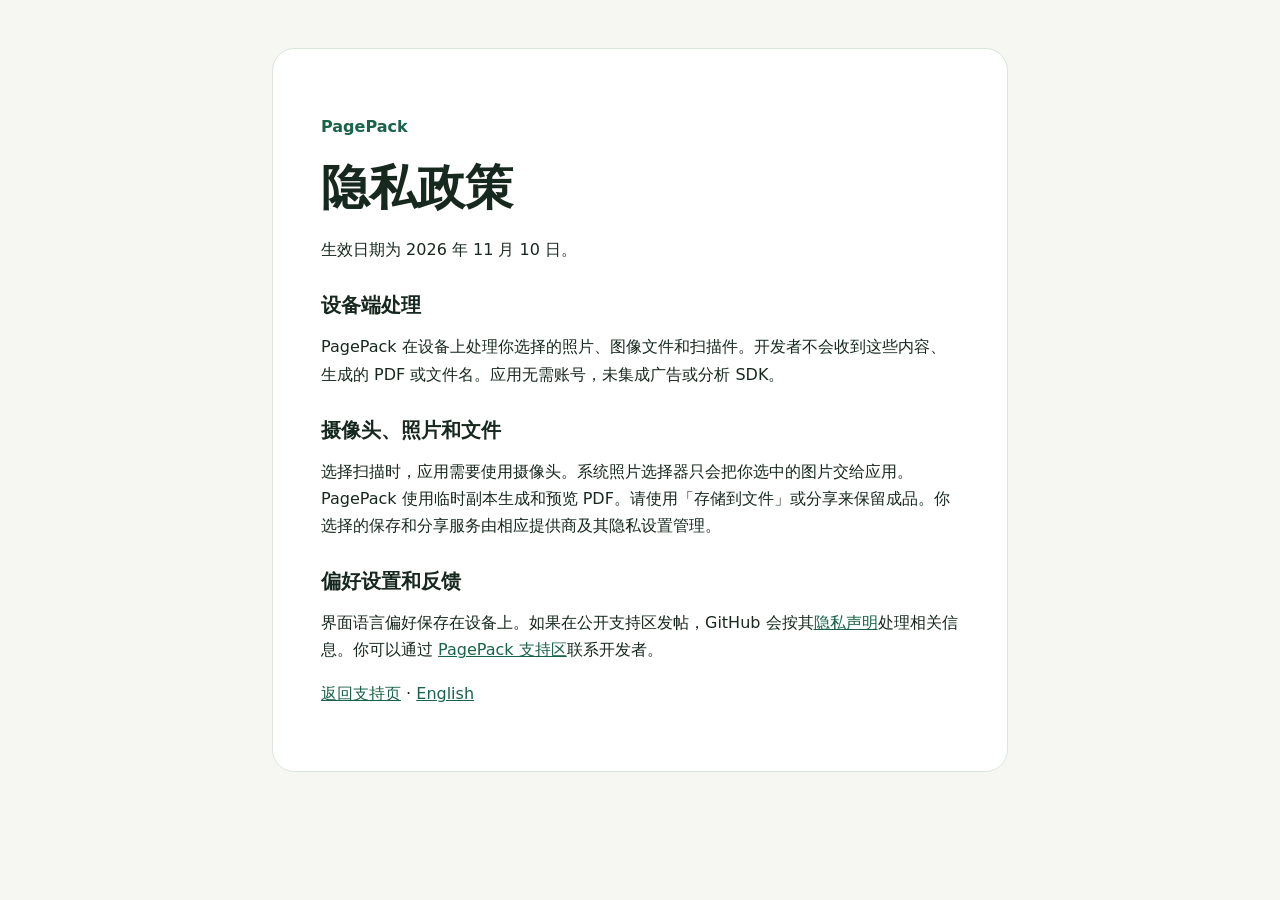
==== privacy-zh-Hans.html @ 1a6a0d31 "Publish PagePack support and privacy policy" ====
<!doctype html>
<html lang="zh-Hans"><meta charset="utf-8"><meta name="viewport" content="width=device-width, initial-scale=1">
<title>PagePack 隐私政策</title><link rel="stylesheet" href="style.css">
<main><p class="brand">PagePack</p><h1>隐私政策</h1><p>生效日期为 2026 年 11 月 10 日。</p>
<h2>设备端处理</h2><p>PagePack 在设备上处理你选择的照片、图像文件和扫描件。开发者不会收到这些内容、生成的 PDF 或文件名。应用无需账号，未集成广告或分析 SDK。</p>
<h2>摄像头、照片和文件</h2><p>选择扫描时，应用需要使用摄像头。系统照片选择器只会把你选中的图片交给应用。PagePack 使用临时副本生成和预览 PDF。请使用「存储到文件」或分享来保留成品。你选择的保存和分享服务由相应提供商及其隐私设置管理。</p>
<h2>偏好设置和反馈</h2><p>界面语言偏好保存在设备上。如果在公开支持区发帖，GitHub 会按其<a href="https://docs.github.com/en/site-policy/privacy-policies/github-general-privacy-statement">隐私声明</a>处理相关信息。你可以通过 <a href="https://github.com/wanwanyahoo/pagepack-support/issues">PagePack 支持区</a>联系开发者。</p>
<p><a href="zh-Hans.html">返回支持页</a> · <a href="privacy.html" lang="en">English</a></p></main></html>
---- style.css ----
:root{color-scheme:light dark;--bg:#f6f7f3;--paper:#fff;--ink:#17291f;--accent:#196348;--border:#d8e7dc}
@media(prefers-color-scheme:dark){:root{--bg:#141915;--paper:#202822;--ink:#edf5ee;--accent:#91d6ae;--border:#38473c}}
body{margin:0;background:var(--bg);color:var(--ink);font:1rem/1.7 system-ui,sans-serif}
main{box-sizing:border-box;max-width:46rem;margin:clamp(.75rem,5vw,3rem) auto;padding:clamp(1.1rem,6vw,3rem);background:var(--paper);border:1px solid var(--border);border-radius:1.4rem}
h1,h2{line-height:1.2}h1{font-size:clamp(1.85rem,7vw,3rem);margin:.4em 0}h2{margin:1.5em 0 .45em;font-size:1.25rem}a{color:var(--accent)}.brand{color:var(--accent);font-weight:750}
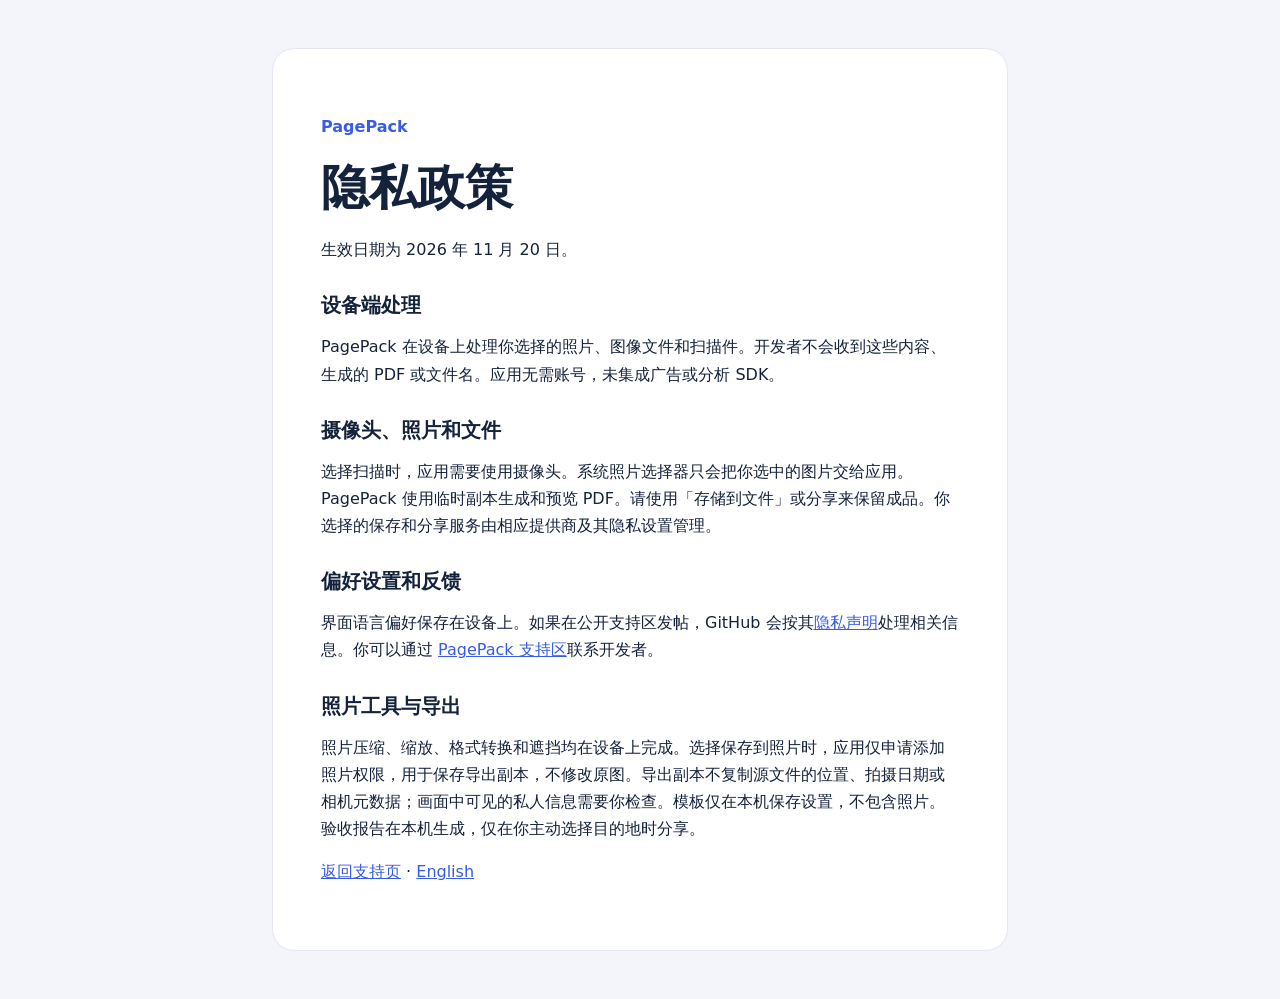
==== commit 96367c82: "Describe local photo preparation tools and export privacy" ====
--- a/privacy-zh-Hans.html
+++ b/privacy-zh-Hans.html
@@ -1,8 +1,8 @@
 <!doctype html>
 <html lang="zh-Hans"><meta charset="utf-8"><meta name="viewport" content="width=device-width, initial-scale=1">
 <title>PagePack 隐私政策</title><link rel="stylesheet" href="style.css">
-<main><p class="brand">PagePack</p><h1>隐私政策</h1><p>生效日期为 2026 年 11 月 10 日。</p>
+<main><p class="brand">PagePack</p><h1>隐私政策</h1><p>生效日期为 2026 年 11 月 20 日。</p>
 <h2>设备端处理</h2><p>PagePack 在设备上处理你选择的照片、图像文件和扫描件。开发者不会收到这些内容、生成的 PDF 或文件名。应用无需账号，未集成广告或分析 SDK。</p>
 <h2>摄像头、照片和文件</h2><p>选择扫描时，应用需要使用摄像头。系统照片选择器只会把你选中的图片交给应用。PagePack 使用临时副本生成和预览 PDF。请使用「存储到文件」或分享来保留成品。你选择的保存和分享服务由相应提供商及其隐私设置管理。</p>
 <h2>偏好设置和反馈</h2><p>界面语言偏好保存在设备上。如果在公开支持区发帖，GitHub 会按其<a href="https://docs.github.com/en/site-policy/privacy-policies/github-general-privacy-statement">隐私声明</a>处理相关信息。你可以通过 <a href="https://github.com/wanwanyahoo/pagepack-support/issues">PagePack 支持区</a>联系开发者。</p>
-<p><a href="zh-Hans.html">返回支持页</a> · <a href="privacy.html" lang="en">English</a></p></main></html>
+<h2>照片工具与导出</h2><p>照片压缩、缩放、格式转换和遮挡均在设备上完成。选择保存到照片时，应用仅申请添加照片权限，用于保存导出副本，不修改原图。导出副本不复制源文件的位置、拍摄日期或相机元数据；画面中可见的私人信息需要你检查。模板仅在本机保存设置，不包含照片。验收报告在本机生成，仅在你主动选择目的地时分享。</p><p><a href="zh-Hans.html">返回支持页</a> · <a href="privacy.html" lang="en">English</a></p></main></html>
--- a/style.css
+++ b/style.css
@@ -1,5 +1,5 @@
-:root{color-scheme:light dark;--bg:#f6f7f3;--paper:#fff;--ink:#17291f;--accent:#196348;--border:#d8e7dc}
-@media(prefers-color-scheme:dark){:root{--bg:#141915;--paper:#202822;--ink:#edf5ee;--accent:#91d6ae;--border:#38473c}}
+:root{color-scheme:light dark;--bg:#f3f5fa;--paper:#fff;--ink:#15223b;--accent:#385be8;--border:#e3e7f0}
+@media(prefers-color-scheme:dark){:root{--bg:#10141f;--paper:#1d2433;--ink:#edf2ff;--accent:#a5baff;--border:#343e52}}
 body{margin:0;background:var(--bg);color:var(--ink);font:1rem/1.7 system-ui,sans-serif}
 main{box-sizing:border-box;max-width:46rem;margin:clamp(.75rem,5vw,3rem) auto;padding:clamp(1.1rem,6vw,3rem);background:var(--paper);border:1px solid var(--border);border-radius:1.4rem}
 h1,h2{line-height:1.2}h1{font-size:clamp(1.85rem,7vw,3rem);margin:.4em 0}h2{margin:1.5em 0 .45em;font-size:1.25rem}a{color:var(--accent)}.brand{color:var(--accent);font-weight:750}
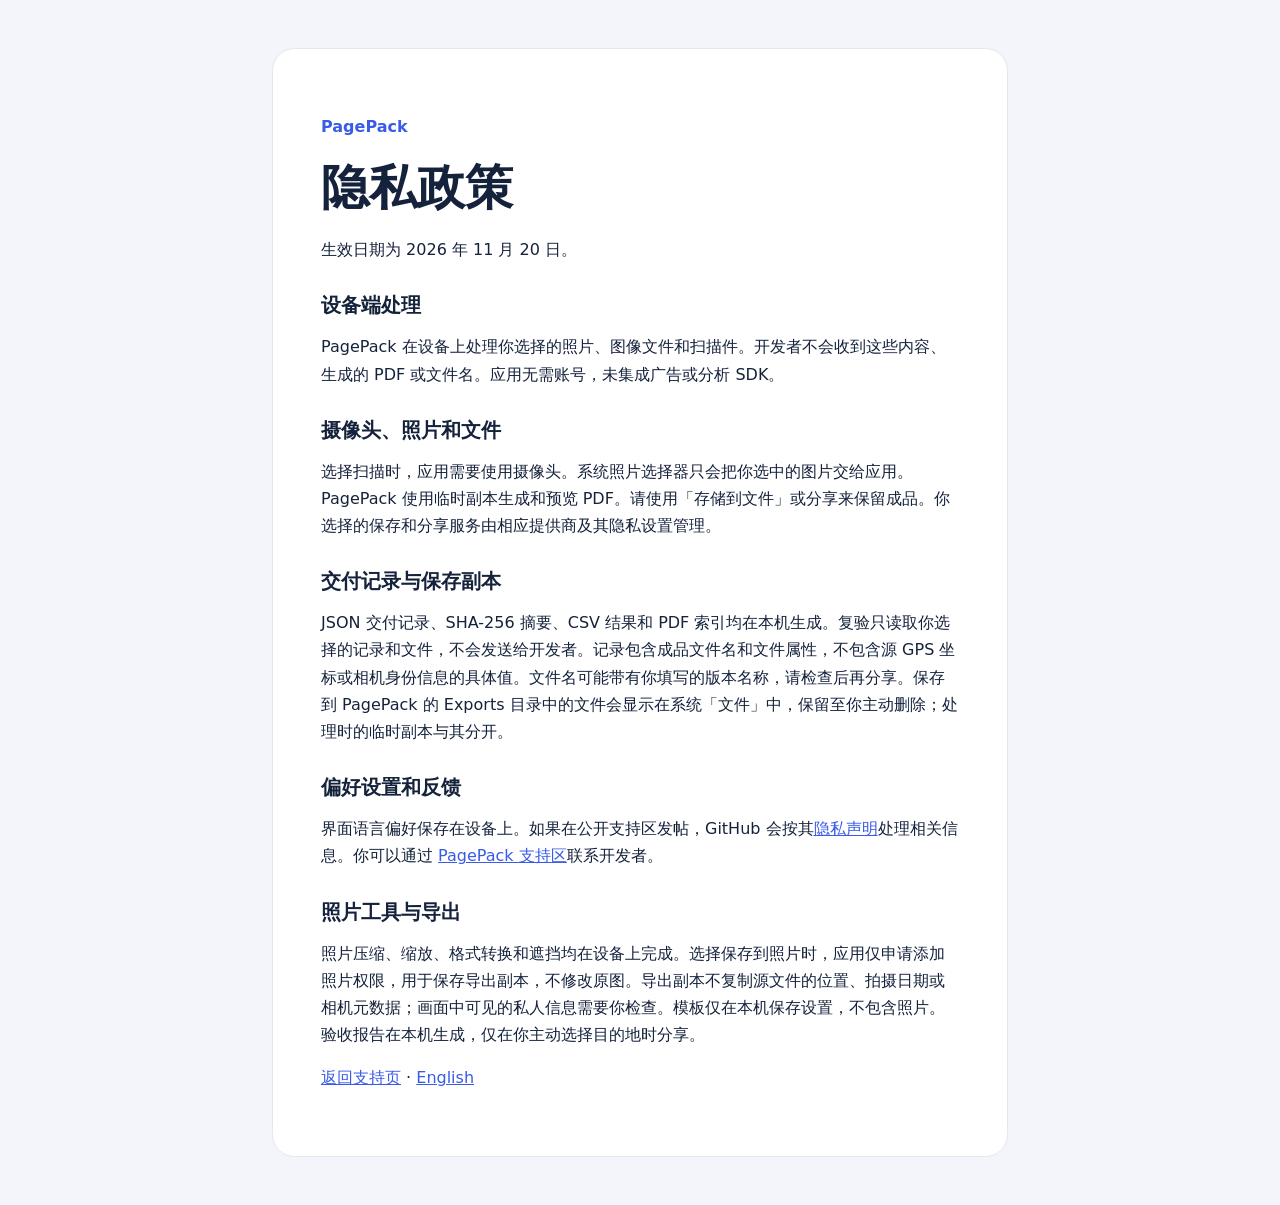
==== commit 5cc28f9f: "Document photo toolkit and independent delivery checks" ====
--- a/privacy-zh-Hans.html
+++ b/privacy-zh-Hans.html
@@ -4,5 +4,5 @@
 <main><p class="brand">PagePack</p><h1>隐私政策</h1><p>生效日期为 2026 年 11 月 20 日。</p>
 <h2>设备端处理</h2><p>PagePack 在设备上处理你选择的照片、图像文件和扫描件。开发者不会收到这些内容、生成的 PDF 或文件名。应用无需账号，未集成广告或分析 SDK。</p>
 <h2>摄像头、照片和文件</h2><p>选择扫描时，应用需要使用摄像头。系统照片选择器只会把你选中的图片交给应用。PagePack 使用临时副本生成和预览 PDF。请使用「存储到文件」或分享来保留成品。你选择的保存和分享服务由相应提供商及其隐私设置管理。</p>
-<h2>偏好设置和反馈</h2><p>界面语言偏好保存在设备上。如果在公开支持区发帖，GitHub 会按其<a href="https://docs.github.com/en/site-policy/privacy-policies/github-general-privacy-statement">隐私声明</a>处理相关信息。你可以通过 <a href="https://github.com/wanwanyahoo/pagepack-support/issues">PagePack 支持区</a>联系开发者。</p>
+<h2>交付记录与保存副本</h2><p>JSON 交付记录、SHA-256 摘要、CSV 结果和 PDF 索引均在本机生成。复验只读取你选择的记录和文件，不会发送给开发者。记录包含成品文件名和文件属性，不包含源 GPS 坐标或相机身份信息的具体值。文件名可能带有你填写的版本名称，请检查后再分享。保存到 PagePack 的 Exports 目录中的文件会显示在系统「文件」中，保留至你主动删除；处理时的临时副本与其分开。</p><h2>偏好设置和反馈</h2><p>界面语言偏好保存在设备上。如果在公开支持区发帖，GitHub 会按其<a href="https://docs.github.com/en/site-policy/privacy-policies/github-general-privacy-statement">隐私声明</a>处理相关信息。你可以通过 <a href="https://github.com/wanwanyahoo/pagepack-support/issues">PagePack 支持区</a>联系开发者。</p>
 <h2>照片工具与导出</h2><p>照片压缩、缩放、格式转换和遮挡均在设备上完成。选择保存到照片时，应用仅申请添加照片权限，用于保存导出副本，不修改原图。导出副本不复制源文件的位置、拍摄日期或相机元数据；画面中可见的私人信息需要你检查。模板仅在本机保存设置，不包含照片。验收报告在本机生成，仅在你主动选择目的地时分享。</p><p><a href="zh-Hans.html">返回支持页</a> · <a href="privacy.html" lang="en">English</a></p></main></html>
